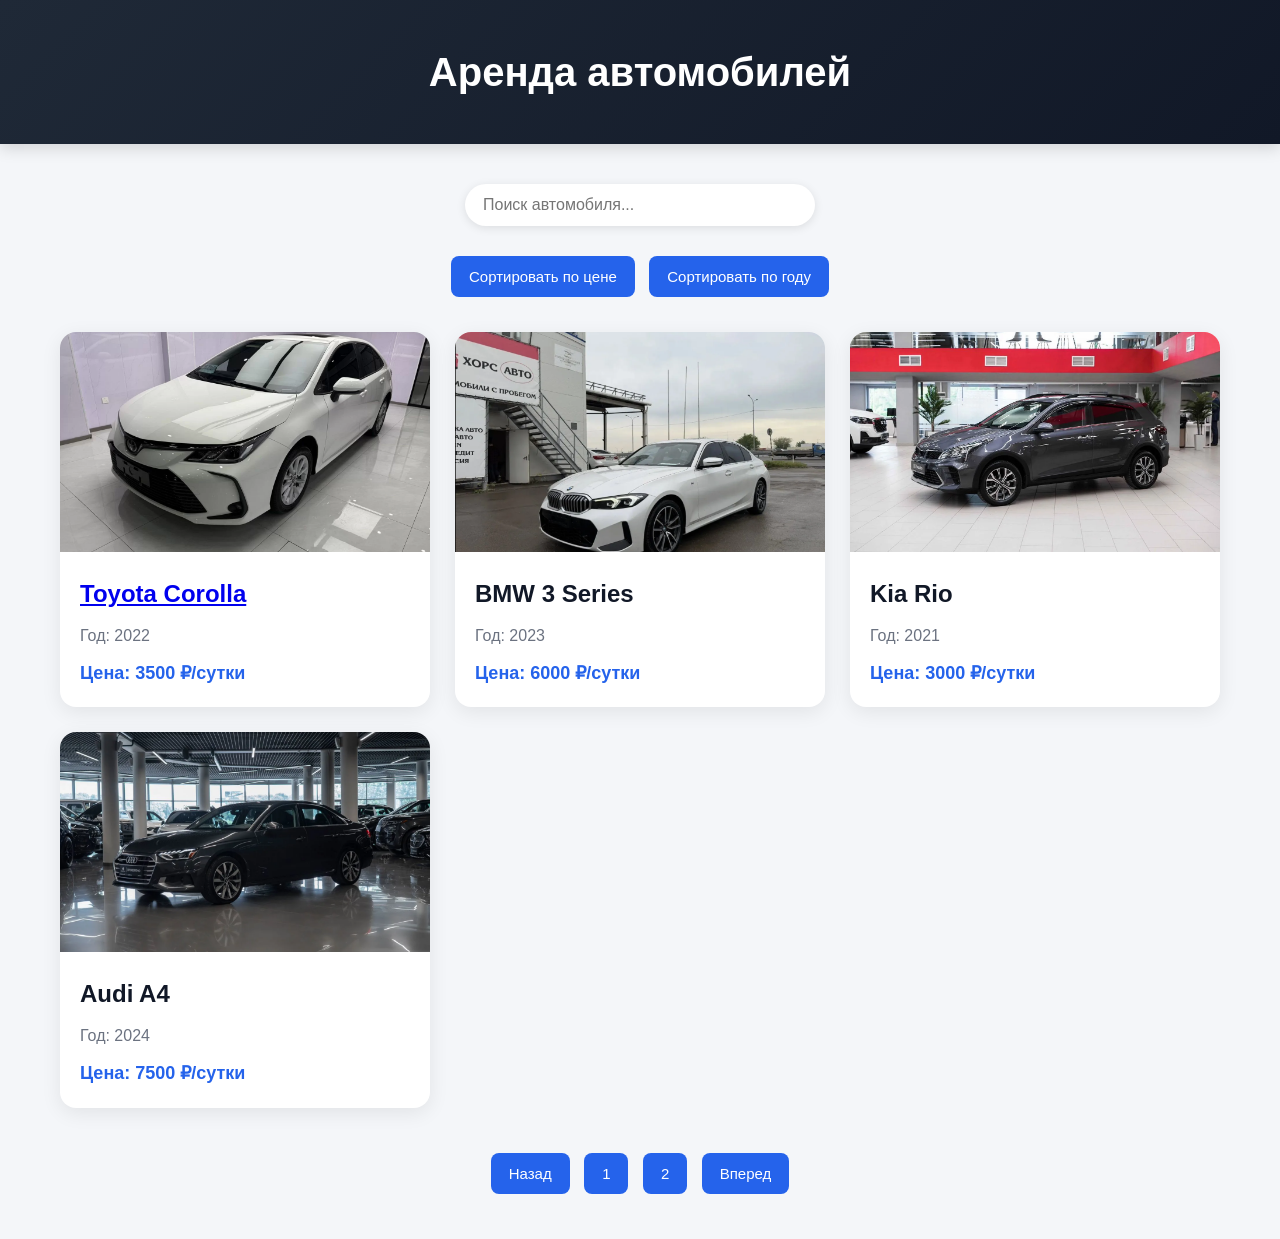
==== index.html @ a30faa25 "first commit" ====
<!DOCTYPE html>
<html lang="ru">
<head>
    <meta charset="UTF-8">
    <meta name="viewport" content="width=device-width, initial-scale=1.0">
    <title>Аренда автомобилей</title>
    <link rel="stylesheet" href="css/style.css">
</head>
<body>

<header>
    <h1>Аренда автомобилей</h1>
</header>

<main>

    <!-- Поле поиска -->
    <section class="search-section">
        <input
            type="text"
            id="search"
            placeholder="Поиск автомобиля..."
        >
    </section>

    <!-- Подготовка к сортировке -->
    <section class="sort-section">
        <button data-sort="price">Сортировать по цене</button>
        <button data-sort="year">Сортировать по году</button>
    </section>

    <!-- Список автомобилей -->
    <section class="cars-list">

        <article
            class="car-card"
            data-price="45"
            data-year="2022"
        >
            <img src="images/toyota1.png" alt="Toyota Corolla">
            <h2>
            <a href="car-details.html">Toyota Corolla</a>
            </h2>
            <p>Год: 2022</p>
            <p>Цена: 3500 ₽/сутки</p>
        </article>

        <article
            class="car-card"
            data-price="75"
            data-year="2023"
        >
            <img src="images/bmw.png" alt="BMW 3 Series">
            <h2>BMW 3 Series</h2>
            <p>Год: 2023</p>
            <p>Цена: 6000 ₽/сутки</p>
        </article>

        <article
            class="car-card"
            data-price="40"
            data-year="2021"
        >
            <img src="images/kia.png" alt="Kia Rio">
            <h2>Kia Rio</h2>
            <p>Год: 2021</p>
            <p>Цена: 3000 ₽/сутки</p>
        </article>

        <article
            class="car-card"
            data-price="90"
            data-year="2024"
        >
            <img src="images/audi.png" alt="Audi A4">
            <h2>Audi A4</h2>
            <p>Год: 2024</p>
            <p>Цена: 7500 ₽/сутки</p>
        </article>

    </section>

    <!-- Подготовка пагинации -->
    <section class="pagination">
        <button data-page="prev">Назад</button>
        <button data-page="1">1</button>
        <button data-page="2">2</button>
        <button data-page="next">Вперед</button>
    </section>

</main>

</body>
</html>
---- css/style.css ----
* {
    margin: 0;
    padding: 0;
    box-sizing: border-box;
}

body {
    font-family: "Segoe UI", Arial, sans-serif;
    background: #f4f6f9;
    color: #333;
    line-height: 1.6;
}

/* HEADER */

header {
    background: linear-gradient(135deg, #1f2937, #111827);
    color: white;
    text-align: center;
    padding: 40px 20px;
    margin-bottom: 40px;
    box-shadow: 0 4px 15px rgba(0,0,0,0.15);
}

header h1 {
    font-size: 2.5rem;
    font-weight: 700;
}

/* SEARCH */

.search-section {
    text-align: center;
    margin-bottom: 25px;
}

#search {
    width: 350px;
    max-width: 90%;
    padding: 12px 18px;
    border: none;
    border-radius: 50px;
    background: white;
    box-shadow: 0 2px 10px rgba(0,0,0,.1);
    font-size: 16px;
}

/* SORT */

.sort-section {
    text-align: center;
    margin-bottom: 30px;
}

.sort-section button,
.pagination button {
    padding: 12px 18px;
    border: none;
    border-radius: 8px;
    background: #2563eb;
    color: white;
    cursor: pointer;
    margin: 5px;
    font-size: 15px;
    transition: .3s;
}

.sort-section button:hover,
.pagination button:hover {
    background: #1d4ed8;
    transform: translateY(-2px);
}

/* CARDS */

.cars-list {
    max-width: 1200px;
    margin: auto;
    display: grid;
    grid-template-columns: repeat(auto-fit, minmax(280px, 1fr));
    gap: 25px;
    padding: 0 20px;
}

.car-link {
    text-decoration: none;
    color: inherit;
}

.car-card {
    background: white;
    border-radius: 16px;
    overflow: hidden;
    box-shadow: 0 5px 20px rgba(0,0,0,.08);
    transition: .35s;
}

.car-card:hover {
    transform: translateY(-8px);
    box-shadow: 0 10px 25px rgba(0,0,0,.15);
}

.car-card img {
    width: 100%;
    height: 220px;
    object-fit: cover;
}

.car-card h2 {
    padding: 15px 20px 10px;
    color: #111827;
}

.car-card p {
    padding: 0 20px 10px;
    color: #6b7280;
}

.car-card p:last-child {
    padding-bottom: 20px;
    font-weight: 600;
    color: #2563eb;
    font-size: 18px;
}

/* PAGINATION */

.pagination {
    text-align: center;
    margin: 40px 0;
}

/* DETAILS PAGE */

.details-page {
    max-width: 1100px;
    margin: auto;
    padding: 0 20px 40px;
}

.gallery {
    margin-bottom: 35px;
}

.main-image img {
    width: 100%;
    border-radius: 15px;
    box-shadow: 0 5px 20px rgba(0,0,0,.15);
}

.thumbnails {
    display: flex;
    gap: 10px;
    margin-top: 15px;
    flex-wrap: wrap;
}

.thumbnails img {
    width: 150px;
    height: 90px;
    object-fit: cover;
    border-radius: 10px;
    cursor: pointer;
    transition: .3s;
}

.thumbnails img:hover {
    transform: scale(1.05);
}

.description,
.specifications,
.reviews {
    background: white;
    padding: 25px;
    border-radius: 15px;
    margin-bottom: 25px;
    box-shadow: 0 5px 15px rgba(0,0,0,.08);
}

.description h2,
.specifications h2,
.reviews h2 {
    margin-bottom: 20px;
    color: #111827;
}

.specifications table {
    width: 100%;
    border-collapse: collapse;
}

.specifications td {
    padding: 15px;
    border-bottom: 1px solid #e5e7eb;
}

.specifications td:first-child {
    font-weight: 600;
    width: 40%;
    background: #f9fafb;
}

.review {
    background: #f8fafc;
    border-left: 5px solid #2563eb;
    padding: 15px 20px;
    margin-bottom: 15px;
    border-radius: 8px;
}

.review h3 {
    margin-bottom: 8px;
    color: #111827;
}

/* FOOTER */

footer {
    text-align: center;
    padding: 25px;
    background: #111827;
    color: white;
    margin-top: 40px;
}

/* MOBILE */

@media (max-width: 768px) {
    header h1 {
        font-size: 2rem;
    }

    .cars-list {
        grid-template-columns: 1fr;
    }

    .thumbnails {
        justify-content: center;
    }

    .thumbnails img {
        width: 120px;
        height: 80px;
    }
}
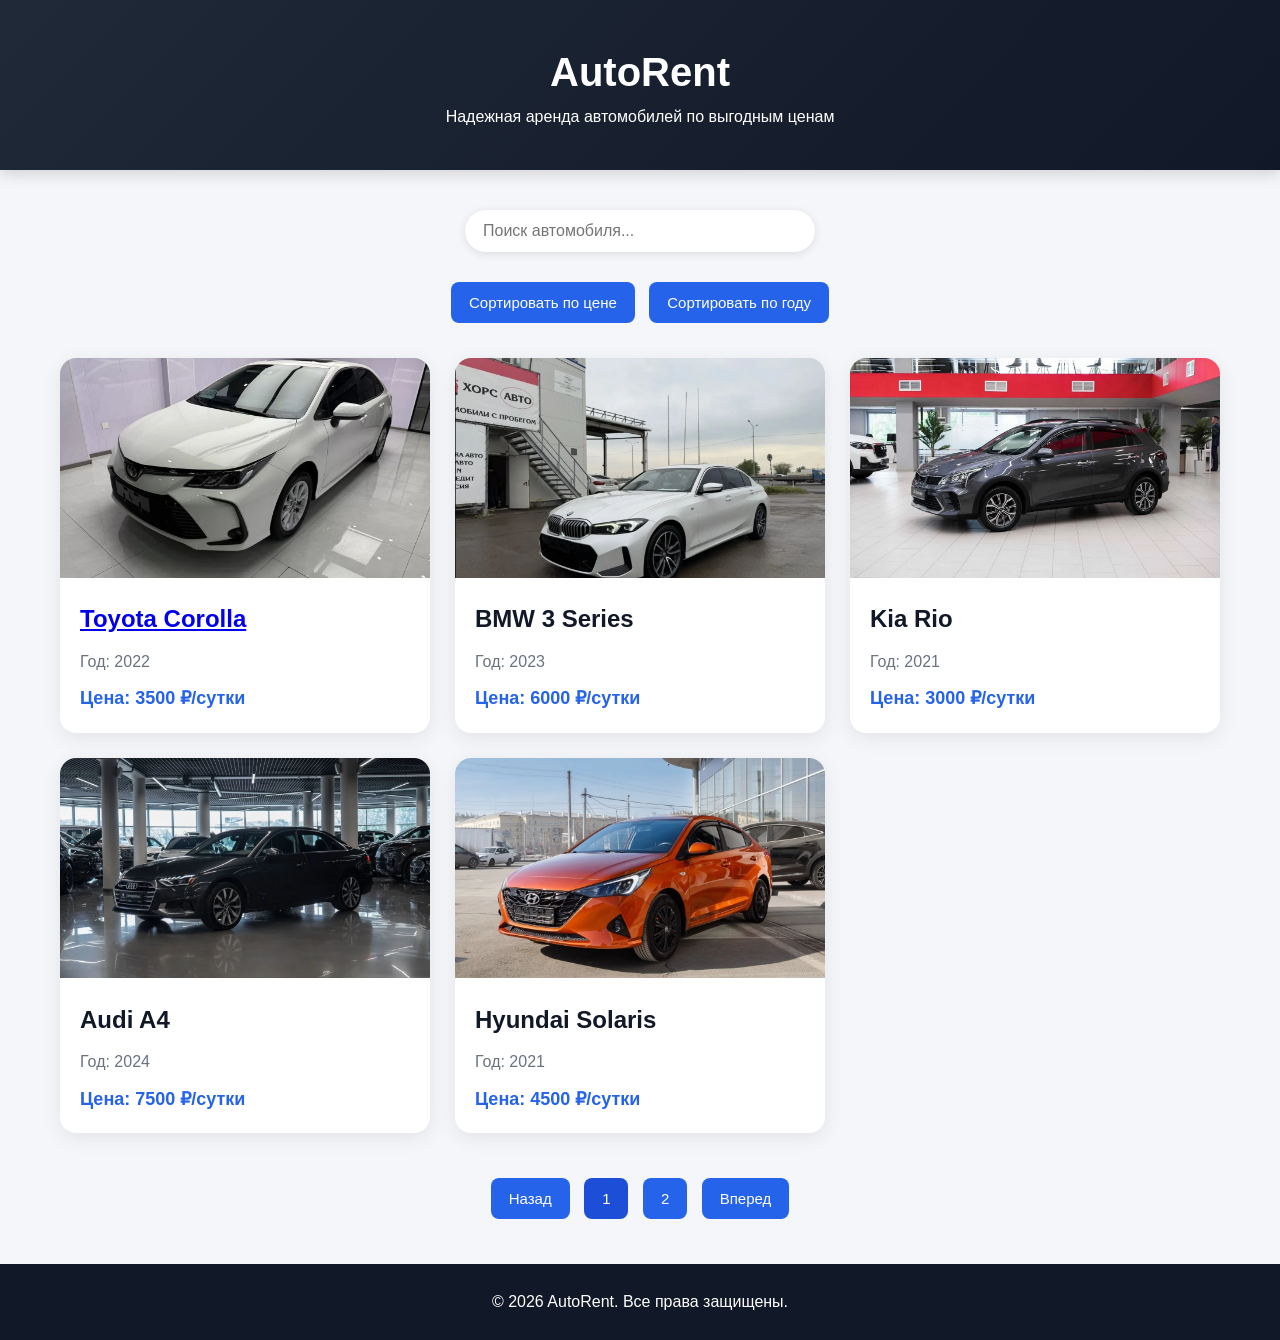
==== commit 8c46ea3d: "Добавлены поиск, сортировка и пагинация, а также новые автомобили" ====
--- a/index.html
+++ b/index.html
@@ -9,12 +9,13 @@
 <body>
 
 <header>
-    <h1>Аренда автомобилей</h1>
+    <h1>AutoRent</h1>
+    <p>Надежная аренда автомобилей по выгодным ценам</p>
 </header>
 
 <main>
 
-    <!-- Поле поиска -->
+
     <section class="search-section">
         <input
             type="text"
@@ -23,72 +24,184 @@
         >
     </section>
 
-    <!-- Подготовка к сортировке -->
+
     <section class="sort-section">
-        <button data-sort="price">Сортировать по цене</button>
-        <button data-sort="year">Сортировать по году</button>
-    </section>
-
-    <!-- Список автомобилей -->
+        <button data-sort="price">
+            Сортировать по цене
+        </button>
+
+        <button data-sort="year">
+            Сортировать по году
+        </button>
+    </section>
+
+
     <section class="cars-list">
 
         <article
             class="car-card"
-            data-price="45"
+            data-price="3500"
             data-year="2022"
         >
             <img src="images/toyota1.png" alt="Toyota Corolla">
+
             <h2>
-            <a href="car-details.html">Toyota Corolla</a>
+                <a href="car-details.html">
+                    Toyota Corolla
+                </a>
             </h2>
+
             <p>Год: 2022</p>
             <p>Цена: 3500 ₽/сутки</p>
         </article>
 
         <article
             class="car-card"
-            data-price="75"
+            data-price="6000"
             data-year="2023"
         >
             <img src="images/bmw.png" alt="BMW 3 Series">
+
             <h2>BMW 3 Series</h2>
+
             <p>Год: 2023</p>
             <p>Цена: 6000 ₽/сутки</p>
         </article>
 
         <article
             class="car-card"
-            data-price="40"
+            data-price="3000"
             data-year="2021"
         >
             <img src="images/kia.png" alt="Kia Rio">
+
             <h2>Kia Rio</h2>
+
             <p>Год: 2021</p>
             <p>Цена: 3000 ₽/сутки</p>
         </article>
 
         <article
             class="car-card"
-            data-price="90"
+            data-price="7500"
             data-year="2024"
         >
             <img src="images/audi.png" alt="Audi A4">
+
             <h2>Audi A4</h2>
+
             <p>Год: 2024</p>
             <p>Цена: 7500 ₽/сутки</p>
         </article>
 
-    </section>
-
-    <!-- Подготовка пагинации -->
+        <article
+            class="car-card"
+            data-price="4500"
+            data-year="2021"
+        >
+            <img src="images/hyundai.png" alt="Hyundai Solaris">
+
+            <h2>Hyundai Solaris</h2>
+
+            <p>Год: 2021</p>
+            <p>Цена: 4500 ₽/сутки</p>
+        </article>
+
+        <article
+            class="car-card"
+            data-price="5000"
+            data-year="2022"
+        >
+            <img src="images/skoda.png" alt="Skoda Octavia">
+
+            <h2>Skoda Octavia</h2>
+
+            <p>Год: 2022</p>
+            <p>Цена: 5000 ₽/сутки</p>
+        </article>
+
+        <article
+            class="car-card"
+            data-price="5500"
+            data-year="2019"
+        >
+            <img src="images/mazda.png" alt="Mazda 6">
+
+            <h2>Mazda 6</h2>
+
+            <p>Год: 2019</p>
+            <p>Цена: 5500 ₽/сутки</p>
+        </article>
+
+        <article
+            class="car-card"
+            data-price="7000"
+            data-year="2024"
+        >
+            <img src="images/mercedes.png" alt="Mercedes C-Class">
+
+            <h2>Mercedes C-Class</h2>
+
+            <p>Год: 2024</p>
+            <p>Цена: 7000 ₽/сутки</p>
+        </article>
+
+        <article
+            class="car-card"
+            data-price="6500"
+            data-year="2023"
+        >
+            <img src="images/volkswagen.png" alt="Volkswagen Passat">
+
+            <h2>Volkswagen Passat</h2>
+
+            <p>Год: 2023</p>
+            <p>Цена: 6500 ₽/сутки</p>
+        </article>
+
+        <article
+            class="car-card"
+            data-price="8000"
+            data-year="2025"
+        >
+            <img src="images/lexus.png" alt="Lexus ES">
+
+            <h2>Lexus ES</h2>
+
+            <p>Год: 2025</p>
+            <p>Цена: 8000 ₽/сутки</p>
+        </article>
+
+    </section>
+
+
     <section class="pagination">
-        <button data-page="prev">Назад</button>
-        <button data-page="1">1</button>
-        <button data-page="2">2</button>
-        <button data-page="next">Вперед</button>
+
+        <button data-page="prev">
+            Назад
+        </button>
+
+        <button data-page="1">
+            1
+        </button>
+
+        <button data-page="2">
+            2
+        </button>
+
+        <button data-page="next">
+            Вперед
+        </button>
+
     </section>
 
 </main>
+
+<footer>
+    <p>© 2026 AutoRent. Все права защищены.</p>
+</footer>
+
+<script src="js/script.js"></script>
 
 </body>
 </html>
--- a/css/style.css
+++ b/css/style.css
@@ -11,7 +11,6 @@
     line-height: 1.6;
 }
 
-/* HEADER */
 
 header {
     background: linear-gradient(135deg, #1f2937, #111827);
@@ -27,7 +26,6 @@
     font-weight: 700;
 }
 
-/* SEARCH */
 
 .search-section {
     text-align: center;
@@ -45,7 +43,6 @@
     font-size: 16px;
 }
 
-/* SORT */
 
 .sort-section {
     text-align: center;
@@ -71,7 +68,6 @@
     transform: translateY(-2px);
 }
 
-/* CARDS */
 
 .cars-list {
     max-width: 1200px;
@@ -123,14 +119,12 @@
     font-size: 18px;
 }
 
-/* PAGINATION */
 
 .pagination {
     text-align: center;
     margin: 40px 0;
 }
 
-/* DETAILS PAGE */
 
 .details-page {
     max-width: 1100px;
@@ -214,7 +208,6 @@
     color: #111827;
 }
 
-/* FOOTER */
 
 footer {
     text-align: center;
@@ -222,25 +215,4 @@
     background: #111827;
     color: white;
     margin-top: 40px;
-}
-
-/* MOBILE */
-
-@media (max-width: 768px) {
-    header h1 {
-        font-size: 2rem;
-    }
-
-    .cars-list {
-        grid-template-columns: 1fr;
-    }
-
-    .thumbnails {
-        justify-content: center;
-    }
-
-    .thumbnails img {
-        width: 120px;
-        height: 80px;
-    }
 }
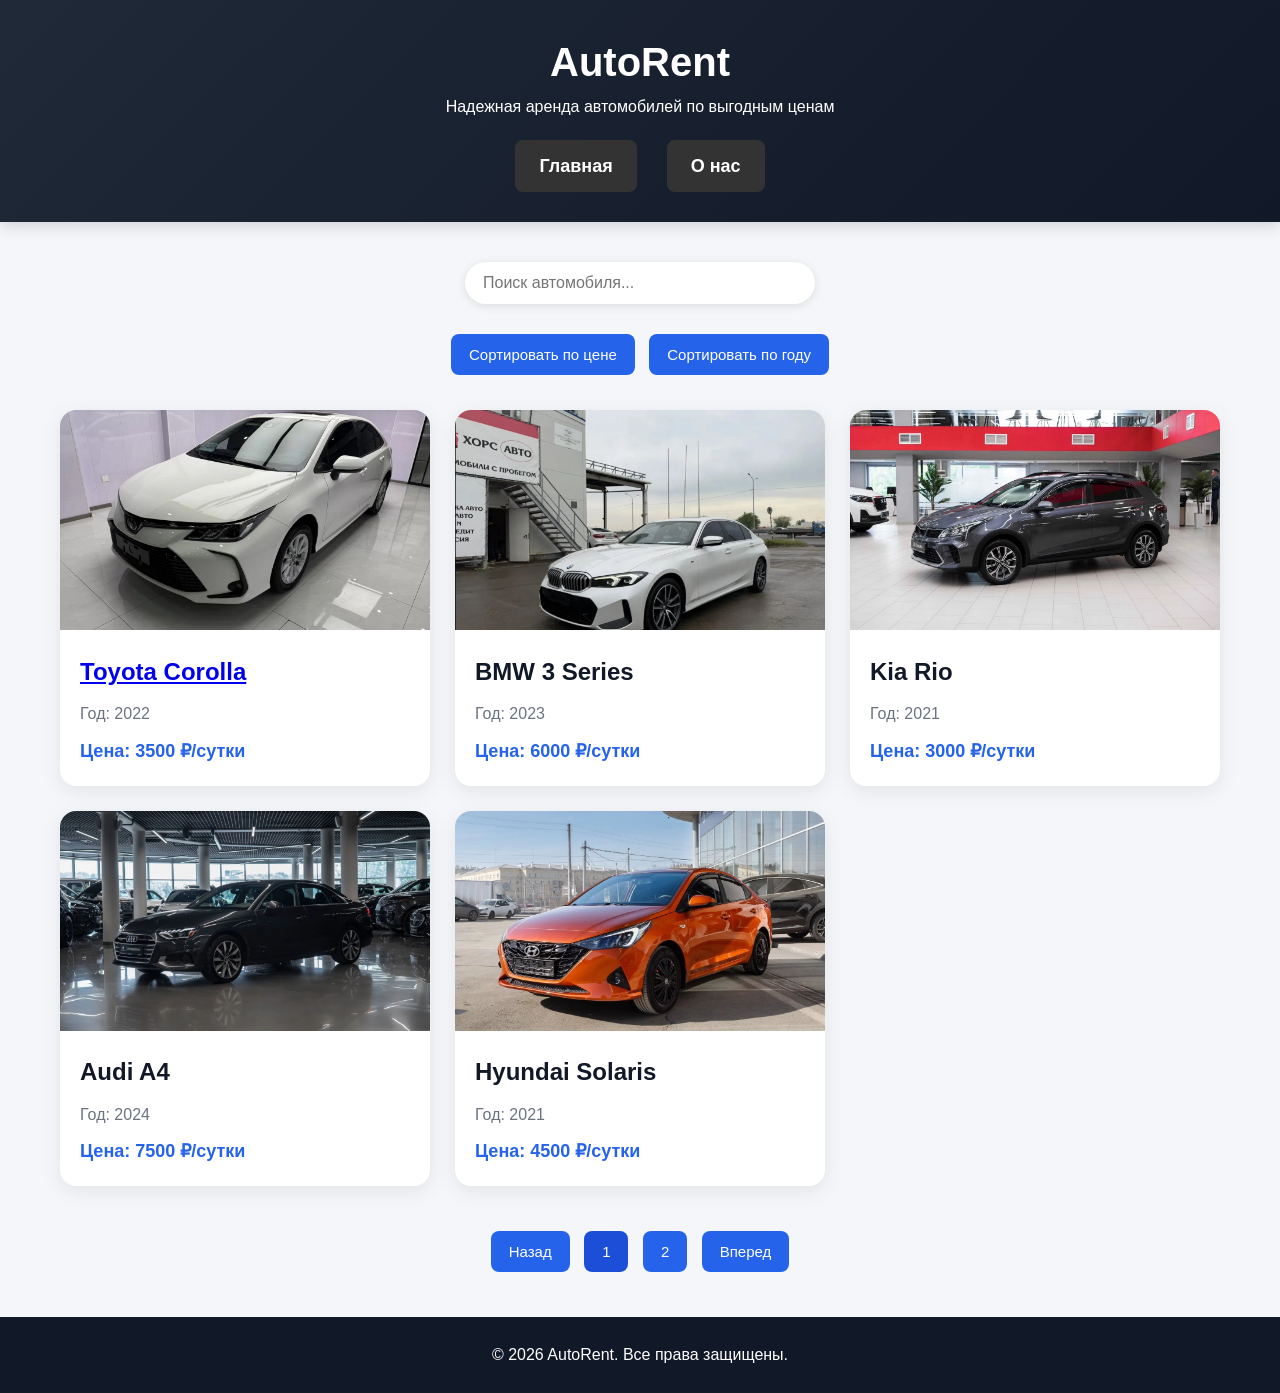
==== commit a9056792: "Add about page and navigation" ====
--- a/index.html
+++ b/index.html
@@ -11,6 +11,10 @@
 <header>
     <h1>AutoRent</h1>
     <p>Надежная аренда автомобилей по выгодным ценам</p>
+    <nav>
+        <a href="index.html">Главная</a>
+        <a href="about.html">О нас</a>
+    </nav>
 </header>
 
 <main>
--- a/css/style.css
+++ b/css/style.css
@@ -16,7 +16,7 @@
     background: linear-gradient(135deg, #1f2937, #111827);
     color: white;
     text-align: center;
-    padding: 40px 20px;
+    padding: 30px 20px;
     margin-bottom: 40px;
     box-shadow: 0 4px 15px rgba(0,0,0,0.15);
 }
@@ -215,4 +215,257 @@
     background: #111827;
     color: white;
     margin-top: 40px;
-}+}
+.review-form {
+    display: flex;
+    flex-direction: column;
+    gap: 10px;
+    margin-top: 20px;
+}
+
+.review-form input,
+.review-form textarea {
+    padding: 12px;
+    border: 1px solid #ddd;
+    border-radius: 8px;
+}
+
+.review-form textarea {
+    min-height: 120px;
+    resize: vertical;
+}
+
+.review-form button {
+    padding: 12px;
+    border: none;
+    border-radius: 8px;
+    background: #2563eb;
+    color: white;
+    cursor: pointer;
+}
+
+.review-form button:hover {
+    background: #1d4ed8;
+}
+
+.about-page {
+    max-width: 1200px;
+    margin: 40px auto;
+    padding: 20px;
+}
+
+.hero-about {
+    text-align: center;
+    margin-bottom: 50px;
+}
+
+.hero-about h2 {
+    font-size: 42px;
+    margin-bottom: 15px;
+}
+
+.hero-about p {
+    font-size: 20px;
+    color: #666;
+    max-width: 920px;
+    margin: 0 auto;
+}
+
+.stats {
+    display: grid;
+    grid-template-columns: repeat(3, minmax(0, 1fr));
+    gap: 24px;
+    margin-bottom: 50px;
+}
+
+.stat-card {
+    text-align: center;
+    background: #fff;
+    padding: 34px 28px;
+    border: 1px solid #e7edf5;
+    border-radius: 8px;
+    box-shadow: 0 12px 28px rgba(17, 24, 39, 0.08);
+}
+
+.stat-card h3 {
+    font-size: 42px;
+    line-height: 1;
+    margin-bottom: 14px;
+    color: #2563eb;
+}
+
+.stat-card p {
+    color: #4b5563;
+    font-size: 18px;
+}
+
+.about-info {
+    display: grid;
+    grid-template-columns: repeat(2, minmax(0, 1fr));
+    gap: 24px;
+    margin-bottom: 50px;
+}
+
+.info-block {
+    position: relative;
+    background: #fff;
+    padding: 34px 36px;
+    border: 1px solid #e7edf5;
+    border-radius: 8px;
+    box-shadow: 0 10px 24px rgba(17, 24, 39, 0.06);
+    overflow: hidden;
+}
+
+.info-block::before {
+    content: "";
+    position: absolute;
+    top: 0;
+    left: 0;
+    width: 100%;
+    height: 5px;
+    background: linear-gradient(90deg, #2563eb, #38bdf8);
+}
+
+.info-block h3 {
+    margin-bottom: 12px;
+    color: #111827;
+    font-size: 24px;
+}
+
+.info-block p,
+.info-block li {
+    color: #374151;
+    font-size: 18px;
+}
+
+.info-block ul {
+    list-style: none;
+    display: grid;
+    gap: 12px;
+}
+
+.info-block li {
+    position: relative;
+    padding-left: 30px;
+}
+
+.info-block li::before {
+    content: "";
+    position: absolute;
+    top: 11px;
+    left: 0;
+    width: 12px;
+    height: 12px;
+    border: 3px solid #2563eb;
+    border-radius: 50%;
+    background: #eff6ff;
+}
+
+.team-section {
+    margin-bottom: 50px;
+}
+
+.team-section h2 {
+    text-align: center;
+    margin-bottom: 32px;
+    font-size: 32px;
+}
+
+.advantages {
+    display: grid;
+    grid-template-columns: repeat(3, minmax(0, 1fr));
+    gap: 24px;
+}
+
+.advantage {
+    background: #fff;
+    padding: 34px 28px;
+    border: 1px solid #e7edf5;
+    border-radius: 8px;
+    text-align: center;
+    box-shadow: 0 10px 24px rgba(17, 24, 39, 0.06);
+    transition: transform .25s, box-shadow .25s;
+}
+
+.advantage:hover {
+    transform: translateY(-4px);
+    box-shadow: 0 16px 32px rgba(17, 24, 39, 0.1);
+}
+
+.advantage h3 {
+    margin-bottom: 14px;
+    color: #111827;
+    font-size: 22px;
+}
+
+.advantage p {
+    color: #4b5563;
+    font-size: 17px;
+}
+
+.contacts-about {
+    background: #fff;
+    padding: 40px;
+    border: 1px solid #e7edf5;
+    border-radius: 8px;
+    text-align: center;
+    box-shadow: 0 10px 24px rgba(17, 24, 39, 0.06);
+}
+
+.contacts-about h2 {
+    margin-bottom: 20px;
+    font-size: 30px;
+}
+
+.contacts-about p {
+    margin: 12px 0;
+    color: #374151;
+    font-size: 18px;
+}
+
+@media (max-width: 900px) {
+    .stats,
+    .advantages {
+        grid-template-columns: 1fr;
+    }
+
+    .about-info {
+        grid-template-columns: 1fr;
+    }
+}
+
+@media (max-width: 600px) {
+    .hero-about h2 {
+        font-size: 32px;
+    }
+
+    .stat-card,
+    .info-block,
+    .advantage,
+    .contacts-about {
+        padding: 26px 22px;
+    }
+
+    .team-section h2 {
+        font-size: 28px;
+    }
+}
+nav a {
+    text-decoration: none;
+    color: white;
+    background: #333;
+    padding: 12px 24px;
+    border-radius: 8px;
+    font-size: 18px;
+    font-weight: bold;
+}
+
+nav a:hover {
+    background: #555;
+}
+nav {
+    display: flex;
+    justify-content: center;
+    gap: 30px;
+    margin-top: 20px;
+}
